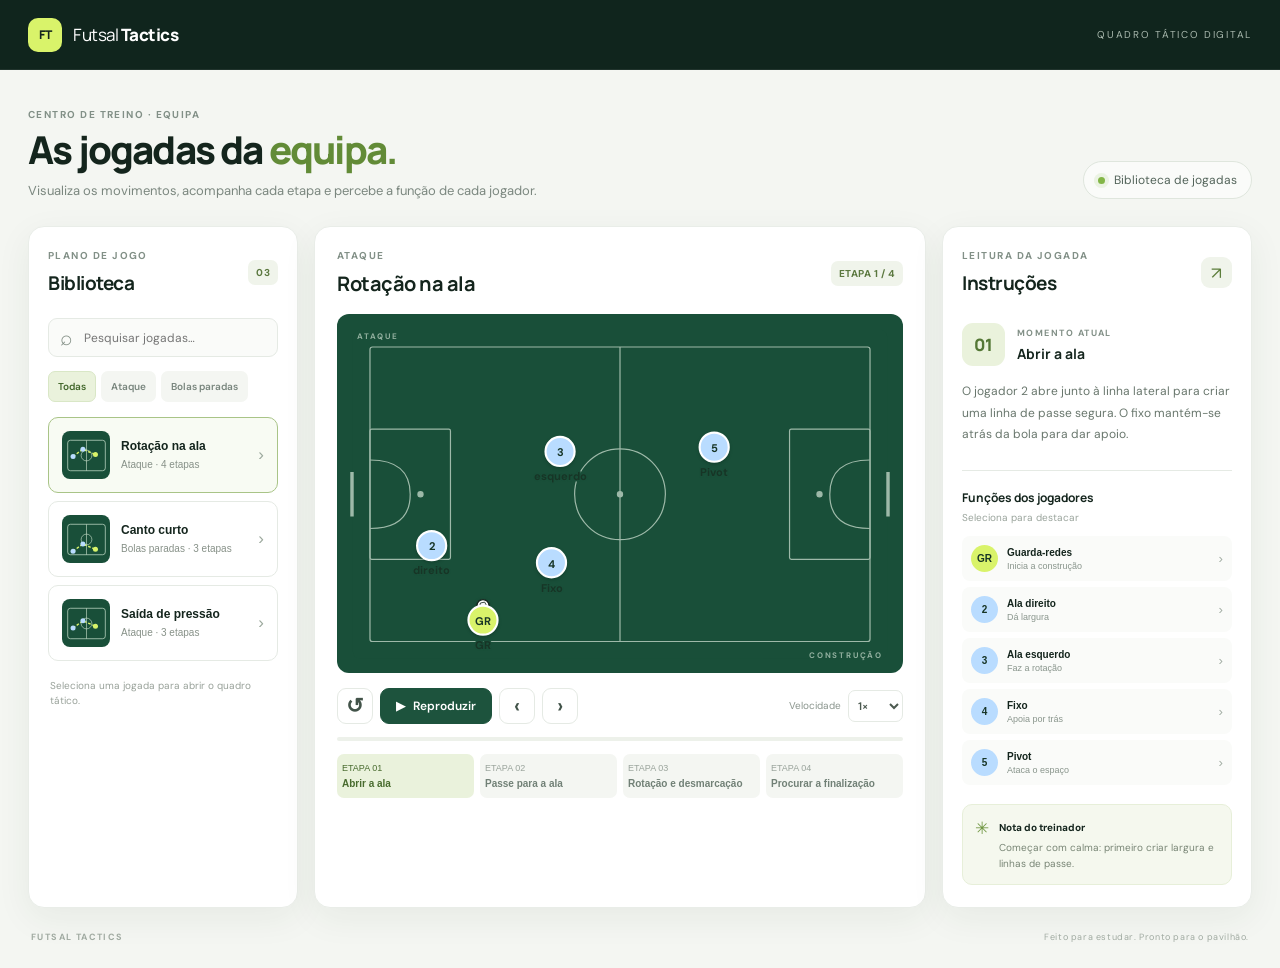
==== index.html @ c313a5df "Initial commit" ====
<!doctype html>
<html lang="pt-PT">
<head>
  <meta charset="utf-8">
  <meta name="viewport" content="width=device-width, initial-scale=1">
  <meta name="theme-color" content="#10251d">
  <meta name="description" content="Biblioteca visual de jogadas táticas de futsal.">
  <title>Futsal Tactics — Quadro tático</title>
  <link rel="stylesheet" href="css/style.css">
</head>
<body>
  <header class="topbar">
    <a class="brand" href="#inicio" aria-label="Futsal Tactics início"><span class="brand-mark">FT</span><span>Futsal <strong>Tactics</strong></span></a>
    <span class="topbar-note">QUADRO TÁTICO DIGITAL</span>
  </header>

  <main class="app-shell" id="inicio">
    <section class="intro">
      <div>
        <p class="eyebrow">CENTRO DE TREINO · EQUIPA</p>
        <h1>As jogadas da <span>equipa.</span></h1>
        <p class="intro-copy">Visualiza os movimentos, acompanha cada etapa e percebe a função de cada jogador.</p>
      </div>
      <div class="session-pill"><span class="live-dot"></span> Biblioteca de jogadas</div>
    </section>

    <section class="workspace" aria-label="Biblioteca e visualização tática">
      <aside class="library panel">
        <div class="panel-heading"><div><p class="eyebrow">PLANO DE JOGO</p><h2>Biblioteca</h2></div><span id="tactic-count" class="count-pill">03</span></div>
        <label class="search-box"><span aria-hidden="true">⌕</span><input id="search-tactics" type="search" placeholder="Pesquisar jogadas…" aria-label="Pesquisar jogadas"></label>
        <div class="category-row" id="category-filters" aria-label="Filtrar por categoria">
          <button class="category active" data-category="Todas">Todas</button>
          <button class="category" data-category="Ataque">Ataque</button>
          <button class="category" data-category="Bolas paradas">Bolas paradas</button>
        </div>
        <div class="tactic-list" id="tactic-list"></div>
        <p class="library-hint">Seleciona uma jogada para abrir o quadro tático.</p>
      </aside>

      <section class="viewer panel" aria-label="Visualizador da jogada">
        <div class="viewer-header">
          <div><p class="eyebrow" id="tactic-category">ATAQUE ORGANIZADO</p><h2 id="tactic-title">Rotação na ala</h2></div>
          <span class="step-pill" id="step-pill">ETAPA 1 / 4</span>
        </div>
        <div class="pitch-wrap">
          <div class="pitch-label pitch-label-top">ATAQUE</div>
          <svg id="pitch" class="pitch" viewBox="0 0 640 400" role="img" aria-label="Campo de futsal com posições e movimentos dos jogadores">
            <defs><marker id="arrow" markerWidth="7" markerHeight="7" refX="5" refY="3" orient="auto"><path d="M0,0 L6,3 L0,6 Z" fill="#d9f36a"/></marker></defs>
            <rect x="8" y="8" width="624" height="384" rx="8" class="pitch-surface"/>
            <g class="pitch-lines">
              <rect x="28" y="28" width="584" height="344" rx="3"/>
              <line x1="320" y1="28" x2="320" y2="372"/>
              <circle cx="320" cy="200" r="53"/><circle cx="320" cy="200" r="3" class="center-dot"/>
              <rect x="28" y="124" width="94" height="152" rx="2"/><rect x="518" y="124" width="94" height="152" rx="2"/>
              <path d="M28 160 Q75 160 75 200 Q75 240 28 240"/><path d="M612 160 Q565 160 565 200 Q565 240 612 240"/>
              <circle cx="87" cy="200" r="3" class="center-dot"/><circle cx="553" cy="200" r="3" class="center-dot"/>
              <rect x="5" y="174" width="4" height="52" class="goal"/><rect x="631" y="174" width="4" height="52" class="goal"/>
            </g>
            <g id="motion-layer"></g>
            <g id="ball-layer"></g>
            <g id="player-layer"></g>
          </svg>
          <div class="pitch-label pitch-label-bottom">CONSTRUÇÃO</div>
        </div>
        <div class="playback">
          <div class="playback-buttons">
            <button class="icon-button" id="restart-btn" title="Reiniciar" aria-label="Reiniciar">↺</button>
            <button class="primary-button" id="play-btn"><span id="play-icon">▶</span><span id="play-label">Reproduzir</span></button>
            <button class="icon-button" id="prev-btn" title="Etapa anterior" aria-label="Etapa anterior">‹</button>
            <button class="icon-button" id="next-btn" title="Próxima etapa" aria-label="Próxima etapa">›</button>
          </div>
          <label class="speed-control">Velocidade <select id="speed-select" aria-label="Velocidade da animação"><option value="1">1×</option><option value="0.7">0,7×</option><option value="1.5">1,5×</option></select></label>
        </div>
        <div class="progress-track" aria-label="Progresso da jogada"><div id="progress-bar"></div></div>
        <div class="step-navigation" id="step-navigation"></div>
      </section>

      <aside class="details panel">
        <div class="panel-heading"><div><p class="eyebrow">LEITURA DA JOGADA</p><h2>Instruções</h2></div><span class="instruction-icon">↗</span></div>
        <div class="step-summary"><span class="step-number" id="step-number">01</span><div><p class="eyebrow">MOMENTO ATUAL</p><h3 id="step-title">Abrir a ala</h3></div></div>
        <p id="step-description" class="step-description">O jogador 2 abre junto à linha lateral para criar uma linha de passe segura.</p>
        <div class="divider"></div>
        <div class="players-heading"><h3>Funções dos jogadores</h3><span class="muted">Seleciona para destacar</span></div>
        <div id="player-roles" class="player-roles"></div>
        <div class="coach-note"><span class="coach-note-icon">✳</span><div><strong>Nota do treinador</strong><p id="coach-note">Manter a largura e dar sempre duas linhas de passe ao portador da bola.</p></div></div>
      </aside>
    </section>
    <footer><span>FUTSAL TACTICS</span><span>Feito para estudar. Pronto para o pavilhão.</span></footer>
  </main>
  <script src="js/tactics.js"></script>
  <script src="js/animation.js"></script>
  <script src="js/app.js"></script>
</body>
</html>
---- css/style.css ----
@import url('https://fonts.googleapis.com/css2?family=DM+Sans:wght@400;500;600;700&family=Manrope:wght@400;500;600;700;800&display=swap');
:root{--bg:#f4f6f2;--surface:#fff;--ink:#14251d;--muted:#78857d;--line:#e5eae4;--green:#1d533d;--lime:#d9f36a;--pitch:#194f39;--pitch2:#205a41;--shadow:0 10px 35px #183b2410}
*{box-sizing:border-box}body{margin:0;background:var(--bg);color:var(--ink);font-family:'DM Sans',sans-serif;font-size:14px}.topbar{height:70px;background:#10251d;color:#fff;display:flex;align-items:center;justify-content:space-between;padding:0 max(28px,calc((100vw - 1480px)/2));border-bottom:1px solid #ffffff12}.brand{display:flex;align-items:center;gap:11px;color:#fff;text-decoration:none;font-family:Manrope,sans-serif;font-size:17px;letter-spacing:-.5px}.brand strong{font-weight:800}.brand-mark{display:grid;place-items:center;width:34px;height:34px;border-radius:10px;background:var(--lime);color:#14251d;font-size:12px;font-weight:800}.topbar-note{font-size:10px;letter-spacing:1.7px;color:#a8b8ad}.app-shell{max-width:1480px;margin:auto;padding:38px 28px 20px}.intro{display:flex;justify-content:space-between;align-items:flex-end;margin-bottom:27px;gap:20px}.eyebrow{margin:0 0 8px;font-size:10px;font-weight:700;letter-spacing:1.45px;color:#829087}.intro h1{font:800 clamp(28px,3vw,40px)/1.1 Manrope,sans-serif;letter-spacing:-1.8px;margin:0}.intro h1 span{color:#628b37}.intro-copy{margin:11px 0 0;color:#7b877f;font-size:13px}.session-pill{display:flex;align-items:center;gap:9px;padding:10px 14px;border:1px solid #dfe6dd;border-radius:30px;background:#ffffff8c;color:#53645a;font-size:12px;white-space:nowrap}.live-dot{width:7px;height:7px;border-radius:50%;background:#83b647;box-shadow:0 0 0 4px #83b64720}.workspace{display:grid;grid-template-columns:270px minmax(420px,1fr) 310px;gap:16px;align-items:stretch}.panel{background:var(--surface);border:1px solid #e9ede8;border-radius:16px;box-shadow:var(--shadow);min-width:0}.library,.details{padding:22px 19px}.panel-heading,.viewer-header{display:flex;justify-content:space-between;align-items:center;gap:12px}.panel h2{font:700 19px Manrope,sans-serif;letter-spacing:-.5px;margin:0}.count-pill,.step-pill{border-radius:7px;background:#f0f4eb;color:#5b783f;padding:6px 8px;font-size:10px;font-weight:700;letter-spacing:.5px}.search-box{display:flex;align-items:center;gap:9px;border:1px solid var(--line);background:#fafbf9;border-radius:9px;margin:22px 0 14px;padding:0 11px;height:39px;color:#849087}.search-box span{font-size:21px}.search-box input{width:100%;border:0;outline:0;background:transparent;font:12px 'DM Sans',sans-serif;color:var(--ink)}.category-row{display:flex;gap:5px;flex-wrap:wrap;margin-bottom:15px}.category{border:1px solid transparent;border-radius:7px;background:#f4f6f2;color:#78857d;font:600 10px 'DM Sans',sans-serif;padding:8px 9px;cursor:pointer}.category.active{background:#eaf2dc;color:#42672b;border-color:#d9e7c6}.tactic-list{display:grid;gap:8px}.tactic-card{width:100%;text-align:left;border:1px solid var(--line);border-radius:10px;background:#fff;padding:13px;cursor:pointer;transition:border-color .2s,background .2s;display:flex;gap:11px;align-items:center;color:inherit}.tactic-card:hover,.tactic-card.active{border-color:#a9c487;background:#f8fbf3}.tactic-thumb{width:48px;height:48px;flex:0 0 48px;border-radius:8px;background:#194f39;display:grid;place-items:center;overflow:hidden}.tactic-thumb svg{width:43px;height:39px}.tactic-card strong{display:block;font-size:12px;margin-bottom:5px}.tactic-card small{display:block;color:#879188;font-size:10px;line-height:1.4}.tactic-card .card-arrow{margin-left:auto;color:#9ca99d;font-size:17px}.library-hint{font-size:10px;color:#98a199;line-height:1.5;margin:17px 2px 0}.viewer{padding:22px 22px 18px;display:flex;flex-direction:column}.viewer-header{margin-bottom:17px}.viewer-header h2{font-size:20px}.pitch-wrap{position:relative;background:#194f39;border-radius:12px;overflow:hidden;padding:9px 9px 7px}.pitch{width:100%;height:auto;display:block;aspect-ratio:640/400}.pitch-surface{fill:var(--pitch)}.pitch-lines{stroke:#d7e7d9;stroke-width:1.4;fill:none;opacity:.7}.pitch-lines .center-dot{fill:#d7e7d9}.pitch-lines .goal{fill:#d7e7d9;stroke:none}.pitch-label{position:absolute;color:#d3e4d6;font-size:8px;letter-spacing:1.8px;font-weight:700;opacity:.65}.pitch-label-top{top:17px;left:20px}.pitch-label-bottom{bottom:13px;right:20px}.player-token{cursor:pointer;transition:opacity .2s}.player-token .player-circle{stroke:#fff;stroke-width:2.5;filter:drop-shadow(0 2px 2px #0b2d1e65)}.player-token text{font-family:'DM Sans',sans-serif;font-size:13px;font-weight:700;fill:#173526;text-anchor:middle;dominant-baseline:central;pointer-events:none}.player-token.selected .player-circle{stroke:var(--lime);stroke-width:4}.player-token.dimmed{opacity:.25}.player-label{font:600 9px 'DM Sans',sans-serif;fill:#fff;text-anchor:middle;paint-order:stroke;stroke:#194f39;stroke-width:3px;stroke-linejoin:round}.ball{fill:#fff;stroke:#15251d;stroke-width:1.5;filter:drop-shadow(0 1px 2px #10251d90)}.ball-mark{stroke:#1c2a22;stroke-width:1;fill:none}.motion-path{fill:none;stroke:var(--lime);stroke-width:2.5;stroke-linecap:round;stroke-dasharray:6 6;marker-end:url(#arrow);opacity:.95}.pass-path{fill:none;stroke:#fff;stroke-width:2;stroke-dasharray:4 5;opacity:.8;marker-end:url(#arrow)}.playback{display:flex;justify-content:space-between;align-items:center;gap:12px;margin:15px 0 13px}.playback-buttons{display:flex;align-items:center;gap:7px}.icon-button,.primary-button{height:36px;border-radius:9px;cursor:pointer;font:600 12px 'DM Sans',sans-serif;display:inline-flex;align-items:center;justify-content:center;gap:8px}.icon-button{width:36px;border:1px solid var(--line);background:#fff;color:#425349;font-size:21px}.primary-button{border:1px solid var(--green);background:var(--green);color:#fff;padding:0 15px}.primary-button:hover{background:#286649}.icon-button:hover{background:#f2f6ef}.speed-control{display:flex;align-items:center;gap:7px;color:#8a958d;font-size:10px}.speed-control select{border:1px solid var(--line);border-radius:7px;background:#fff;color:#4c5a50;padding:7px 5px;font:600 11px 'DM Sans',sans-serif}.progress-track{height:4px;background:#edf1ea;border-radius:5px;overflow:hidden}.progress-track div{height:100%;width:0;background:#88ad4c;border-radius:5px;transition:width .25s}.step-navigation{display:grid;grid-template-columns:repeat(4,1fr);gap:6px;margin-top:13px}.step-tab{border:0;border-radius:7px;background:#f4f6f2;padding:9px 5px;text-align:left;cursor:pointer;min-width:0}.step-tab span{display:block;font-size:9px;color:#9aa49c;margin-bottom:5px}.step-tab strong{display:block;white-space:nowrap;overflow:hidden;text-overflow:ellipsis;font-size:10px;color:#718076}.step-tab.active{background:#eaf2dc}.step-tab.active span,.step-tab.active strong{color:#486b2e}.instruction-icon{width:31px;height:31px;border-radius:9px;display:grid;place-items:center;background:#f0f4eb;color:#5d7e3c;font-size:17px}.step-summary{display:flex;align-items:center;gap:12px;margin:27px 0 15px}.step-number{display:grid;place-items:center;width:43px;height:43px;background:#eaf2dc;border-radius:11px;color:#547735;font:800 17px Manrope,sans-serif}.step-summary h3{font:700 14px Manrope,sans-serif;margin:0}.step-summary .eyebrow{font-size:9px;margin-bottom:5px}.step-description{font-size:12px;line-height:1.8;color:#69776d;margin:0;min-height:66px}.divider{height:1px;background:var(--line);margin:23px 0 18px}.players-heading{display:flex;flex-direction:column;gap:5px;margin-bottom:12px}.players-heading h3{font:700 12px Manrope,sans-serif;margin:0}.muted{font-size:10px;color:#9aa49c}.player-roles{display:grid;gap:6px}.role-row{display:flex;align-items:center;gap:9px;border:1px solid transparent;background:#fafbf9;border-radius:8px;padding:8px;text-align:left;cursor:pointer;color:inherit}.role-row:hover,.role-row.selected{border-color:#c9d9b6;background:#f4f8ec}.role-badge{width:27px;height:27px;display:grid;place-items:center;border-radius:50%;font-size:10px;font-weight:800;color:#173526;flex:0 0 27px}.role-row strong{display:block;font-size:10px;margin-bottom:3px}.role-row small{display:block;color:#89958c;font-size:9px}.role-row .role-arrow{margin-left:auto;color:#a2ada3}.coach-note{display:flex;gap:10px;background:#f5f8ee;border:1px solid #e7efd9;border-radius:10px;padding:12px;margin-top:19px}.coach-note-icon{color:#709642;font-size:17px}.coach-note strong{font-size:10px}.coach-note p{font-size:10px;line-height:1.6;color:#788575;margin:5px 0 0}footer{display:flex;justify-content:space-between;color:#a0aaa1;font-size:9px;letter-spacing:.6px;padding:23px 3px 5px}footer span:first-child{font-weight:700;letter-spacing:1.4px}
@media(max-width:1150px){.workspace{grid-template-columns:240px minmax(0,1fr)}.details{grid-column:1/-1;display:grid;grid-template-columns:1fr 1.1fr;column-gap:25px}.details>.panel-heading{grid-column:1/-1}.step-summary{margin-top:20px}.step-description{min-height:0}.divider{display:none}.players-heading{margin-top:20px}.player-roles{grid-template-columns:repeat(2,minmax(0,1fr))}.coach-note{align-self:start}}
@media(max-width:760px){.topbar{height:60px;padding:0 17px}.topbar-note{font-size:8px;letter-spacing:1px}.app-shell{padding:26px 13px 15px}.intro{align-items:flex-start;flex-direction:column;margin-bottom:19px;gap:15px}.intro h1{font-size:31px}.intro-copy{max-width:430px;line-height:1.6}.workspace{grid-template-columns:minmax(0,1fr);gap:12px}.library{padding:17px}.tactic-list{grid-template-columns:repeat(2,minmax(0,1fr))}.tactic-card{padding:9px;gap:8px;align-items:flex-start}.tactic-thumb{width:38px;height:38px;flex-basis:38px}.tactic-card strong{font-size:11px;line-height:1.4}.tactic-card small{font-size:9px}.tactic-card .card-arrow{display:none}.library-hint{margin-top:12px}.viewer{padding:16px 12px 14px}.viewer-header h2{font-size:18px}.pitch-wrap{padding:5px}.playback{align-items:flex-start;flex-direction:column}.playback-buttons{width:100%}.primary-button{flex:1}.speed-control{align-self:flex-end}.step-navigation{gap:4px}.step-tab{padding:8px 5px}.step-tab strong{font-size:9px}.details{display:block;padding:18px}.details>.panel-heading{display:flex}.step-summary{margin-top:22px}.divider{display:block}.players-heading{margin-top:0}.player-roles{grid-template-columns:repeat(2,minmax(0,1fr))}.coach-note{margin-top:15px}footer{gap:15px;line-height:1.5}footer span:last-child{text-align:right}}
@media(max-width:390px){.tactic-list{grid-template-columns:1fr}.tactic-card{align-items:center}.tactic-card .card-arrow{display:block}.step-pill{font-size:8px}.step-tab strong{font-size:8px}}
@media(prefers-reduced-motion:reduce){*,*::before,*::after{animation-duration:.01ms!important;transition-duration:.01ms!important;scroll-behavior:auto!important}}
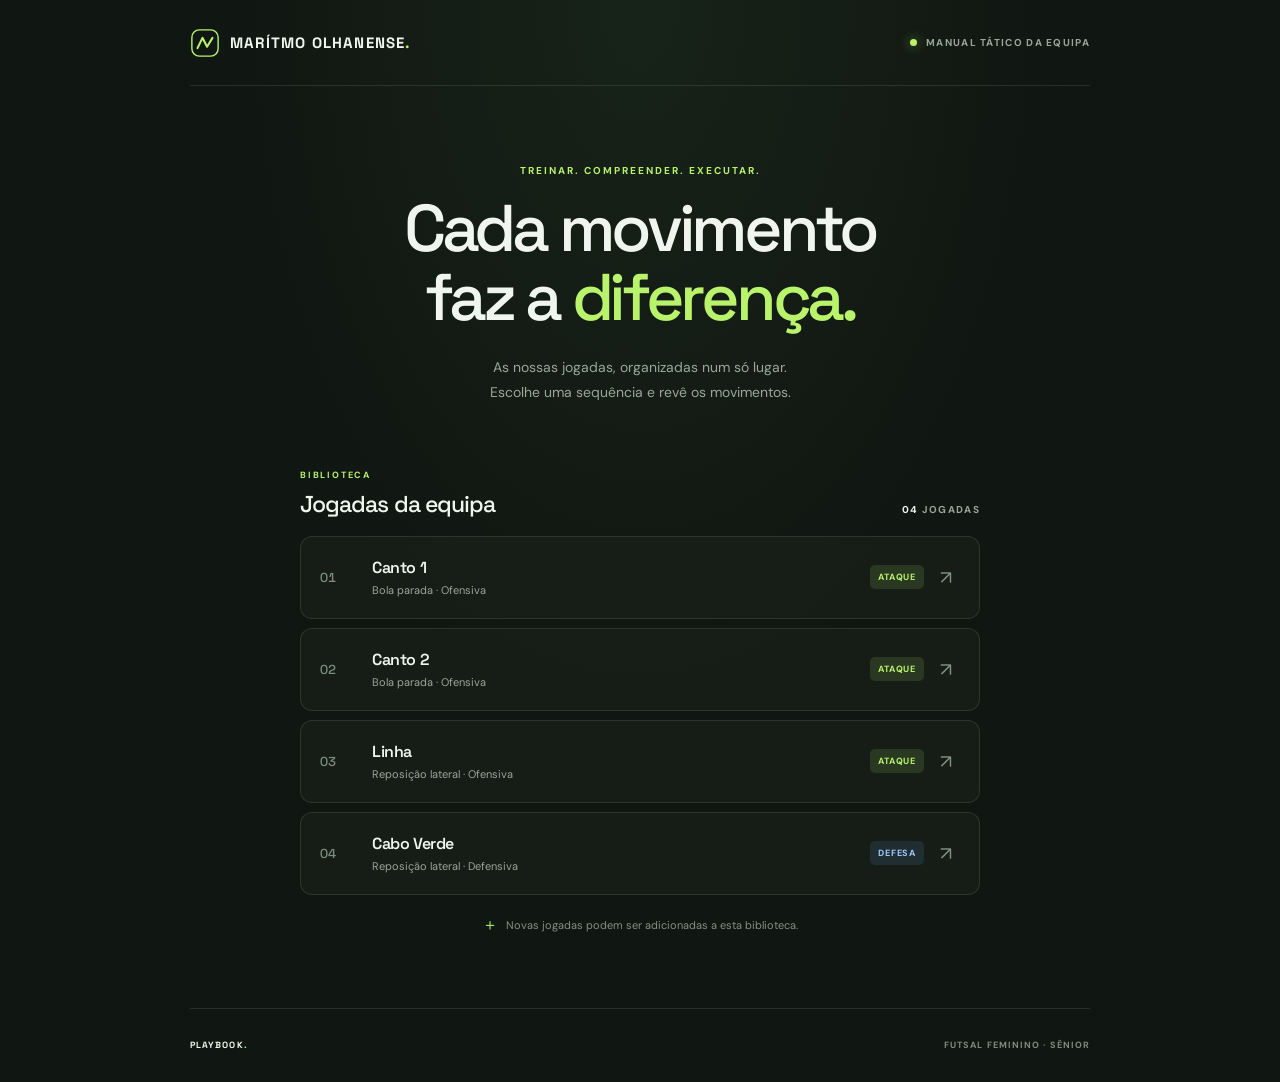
==== commit 4340c49d: "Redesign futsal playbook landing page Replace the interactive tactics board on the homepage with a d" ====
--- a/index.html
+++ b/index.html
@@ -1,94 +1,98 @@
-<!doctype html>
+<!DOCTYPE html>
 <html lang="pt-PT">
 <head>
-  <meta charset="utf-8">
-  <meta name="viewport" content="width=device-width, initial-scale=1">
-  <meta name="theme-color" content="#10251d">
-  <meta name="description" content="Biblioteca visual de jogadas táticas de futsal.">
-  <title>Futsal Tactics — Quadro tático</title>
+  <meta charset="UTF-8">
+  <meta name="viewport" content="width=device-width, initial-scale=1.0">
+  <meta name="theme-color" content="#101612">
+  <meta name="description" content="Manual tático da equipa — consulta e estuda as jogadas de futsal.">
+  <title>Marítmo Olhanense — Futsal</title>
+  <link rel="preconnect" href="https://fonts.googleapis.com">
+  <link rel="preconnect" href="https://fonts.gstatic.com" crossorigin>
+  <link href="https://fonts.googleapis.com/css2?family=DM+Sans:wght@400;500;600;700&family=Space+Grotesk:wght@400;500;600;700&display=swap" rel="stylesheet">
   <link rel="stylesheet" href="css/style.css">
+  <script src="js/main.js" defer></script>
 </head>
 <body>
-  <header class="topbar">
-    <a class="brand" href="#inicio" aria-label="Futsal Tactics início"><span class="brand-mark">FT</span><span>Futsal <strong>Tactics</strong></span></a>
-    <span class="topbar-note">QUADRO TÁTICO DIGITAL</span>
-  </header>
+  <div class="page-shell">
+    <header class="topbar">
+      <a class="brand" href="index.html" aria-label="Playbook, página inicial">
+        <span class="brand-mark" aria-hidden="true">
+          <svg viewBox="0 0 32 32" fill="none">
+            <rect x="2" y="2" width="28" height="28" rx="8" stroke="currentColor" stroke-width="1.5"/>
+            <path d="M8 21.5L13.3 10.5L18.2 20L24 10.5" stroke="currentColor" stroke-width="2.2" stroke-linecap="round" stroke-linejoin="round"/>
+          </svg>
+        </span>
+        <span>MARÍTMO OLHANENSE<span class="brand-dot">.</span></span>
+      </a>
+      <span class="topbar-label"><span class="status-dot"></span> MANUAL TÁTICO DA EQUIPA</span>
+    </header>
 
-  <main class="app-shell" id="inicio">
-    <section class="intro">
-      <div>
-        <p class="eyebrow">CENTRO DE TREINO · EQUIPA</p>
-        <h1>As jogadas da <span>equipa.</span></h1>
-        <p class="intro-copy">Visualiza os movimentos, acompanha cada etapa e percebe a função de cada jogador.</p>
-      </div>
-      <div class="session-pill"><span class="live-dot"></span> Biblioteca de jogadas</div>
-    </section>
-
-    <section class="workspace" aria-label="Biblioteca e visualização tática">
-      <aside class="library panel">
-        <div class="panel-heading"><div><p class="eyebrow">PLANO DE JOGO</p><h2>Biblioteca</h2></div><span id="tactic-count" class="count-pill">03</span></div>
-        <label class="search-box"><span aria-hidden="true">⌕</span><input id="search-tactics" type="search" placeholder="Pesquisar jogadas…" aria-label="Pesquisar jogadas"></label>
-        <div class="category-row" id="category-filters" aria-label="Filtrar por categoria">
-          <button class="category active" data-category="Todas">Todas</button>
-          <button class="category" data-category="Ataque">Ataque</button>
-          <button class="category" data-category="Bolas paradas">Bolas paradas</button>
-        </div>
-        <div class="tactic-list" id="tactic-list"></div>
-        <p class="library-hint">Seleciona uma jogada para abrir o quadro tático.</p>
-      </aside>
-
-      <section class="viewer panel" aria-label="Visualizador da jogada">
-        <div class="viewer-header">
-          <div><p class="eyebrow" id="tactic-category">ATAQUE ORGANIZADO</p><h2 id="tactic-title">Rotação na ala</h2></div>
-          <span class="step-pill" id="step-pill">ETAPA 1 / 4</span>
-        </div>
-        <div class="pitch-wrap">
-          <div class="pitch-label pitch-label-top">ATAQUE</div>
-          <svg id="pitch" class="pitch" viewBox="0 0 640 400" role="img" aria-label="Campo de futsal com posições e movimentos dos jogadores">
-            <defs><marker id="arrow" markerWidth="7" markerHeight="7" refX="5" refY="3" orient="auto"><path d="M0,0 L6,3 L0,6 Z" fill="#d9f36a"/></marker></defs>
-            <rect x="8" y="8" width="624" height="384" rx="8" class="pitch-surface"/>
-            <g class="pitch-lines">
-              <rect x="28" y="28" width="584" height="344" rx="3"/>
-              <line x1="320" y1="28" x2="320" y2="372"/>
-              <circle cx="320" cy="200" r="53"/><circle cx="320" cy="200" r="3" class="center-dot"/>
-              <rect x="28" y="124" width="94" height="152" rx="2"/><rect x="518" y="124" width="94" height="152" rx="2"/>
-              <path d="M28 160 Q75 160 75 200 Q75 240 28 240"/><path d="M612 160 Q565 160 565 200 Q565 240 612 240"/>
-              <circle cx="87" cy="200" r="3" class="center-dot"/><circle cx="553" cy="200" r="3" class="center-dot"/>
-              <rect x="5" y="174" width="4" height="52" class="goal"/><rect x="631" y="174" width="4" height="52" class="goal"/>
-            </g>
-            <g id="motion-layer"></g>
-            <g id="ball-layer"></g>
-            <g id="player-layer"></g>
-          </svg>
-          <div class="pitch-label pitch-label-bottom">CONSTRUÇÃO</div>
-        </div>
-        <div class="playback">
-          <div class="playback-buttons">
-            <button class="icon-button" id="restart-btn" title="Reiniciar" aria-label="Reiniciar">↺</button>
-            <button class="primary-button" id="play-btn"><span id="play-icon">▶</span><span id="play-label">Reproduzir</span></button>
-            <button class="icon-button" id="prev-btn" title="Etapa anterior" aria-label="Etapa anterior">‹</button>
-            <button class="icon-button" id="next-btn" title="Próxima etapa" aria-label="Próxima etapa">›</button>
-          </div>
-          <label class="speed-control">Velocidade <select id="speed-select" aria-label="Velocidade da animação"><option value="1">1×</option><option value="0.7">0,7×</option><option value="1.5">1,5×</option></select></label>
-        </div>
-        <div class="progress-track" aria-label="Progresso da jogada"><div id="progress-bar"></div></div>
-        <div class="step-navigation" id="step-navigation"></div>
+    <main>
+      <section class="intro" aria-labelledby="page-title">
+        <p class="eyebrow">TREINAR. COMPREENDER. EXECUTAR.</p>
+        <h1 id="page-title">Cada movimento<br>faz a <span class="accent">diferença.</span></h1>
+        <p class="intro-copy">As nossas jogadas, organizadas num só lugar.<br>Escolhe uma sequência e revê os movimentos.</p>
       </section>
 
-      <aside class="details panel">
-        <div class="panel-heading"><div><p class="eyebrow">LEITURA DA JOGADA</p><h2>Instruções</h2></div><span class="instruction-icon">↗</span></div>
-        <div class="step-summary"><span class="step-number" id="step-number">01</span><div><p class="eyebrow">MOMENTO ATUAL</p><h3 id="step-title">Abrir a ala</h3></div></div>
-        <p id="step-description" class="step-description">O jogador 2 abre junto à linha lateral para criar uma linha de passe segura.</p>
-        <div class="divider"></div>
-        <div class="players-heading"><h3>Funções dos jogadores</h3><span class="muted">Seleciona para destacar</span></div>
-        <div id="player-roles" class="player-roles"></div>
-        <div class="coach-note"><span class="coach-note-icon">✳</span><div><strong>Nota do treinador</strong><p id="coach-note">Manter a largura e dar sempre duas linhas de passe ao portador da bola.</p></div></div>
-      </aside>
-    </section>
-    <footer><span>FUTSAL TACTICS</span><span>Feito para estudar. Pronto para o pavilhão.</span></footer>
-  </main>
-  <script src="js/tactics.js"></script>
-  <script src="js/animation.js"></script>
-  <script src="js/app.js"></script>
+      <section class="plays-section" aria-labelledby="plays-title">
+        <div class="section-heading">
+          <div>
+            <p class="eyebrow">BIBLIOTECA</p>
+            <h2 id="plays-title">Jogadas da equipa</h2>
+          </div>
+          <span class="play-count"><span id="play-count">04</span> JOGADAS</span>
+        </div>
+
+        <div class="play-list">
+          <a class="play-card" href="jogadas/canto-1.html">
+            <span class="play-number">01</span>
+            <span class="play-info">
+              <span class="play-name">Canto 1</span>
+              <span class="play-description">Bola parada · Ofensiva</span>
+            </span>
+            <span class="play-tag attack">ATAQUE</span>
+            <span class="play-arrow" aria-hidden="true">↗</span>
+          </a>
+
+          <a class="play-card" href="jogadas/canto-2.html">
+            <span class="play-number">02</span>
+            <span class="play-info">
+              <span class="play-name">Canto 2</span>
+              <span class="play-description">Bola parada · Ofensiva</span>
+            </span>
+            <span class="play-tag attack">ATAQUE</span>
+            <span class="play-arrow" aria-hidden="true">↗</span>
+          </a>
+
+          <a class="play-card" href="jogadas/linha.html">
+            <span class="play-number">03</span>
+            <span class="play-info">
+              <span class="play-name">Linha</span>
+              <span class="play-description">Reposição lateral · Ofensiva</span>
+            </span>
+            <span class="play-tag attack">ATAQUE</span>
+            <span class="play-arrow" aria-hidden="true">↗</span>
+          </a>
+
+          <a class="play-card" href="jogadas/cabo-verde.html">
+            <span class="play-number">04</span>
+            <span class="play-info">
+              <span class="play-name">Cabo Verde</span>
+              <span class="play-description">Reposição lateral · Defensiva</span>
+            </span>
+            <span class="play-tag defense">DEFESA</span>
+            <span class="play-arrow" aria-hidden="true">↗</span>
+          </a>
+        </div>
+
+        <p class="future-note"><span aria-hidden="true">＋</span> Novas jogadas podem ser adicionadas a esta biblioteca.</p>
+      </section>
+    </main>
+
+    <footer class="footer">
+      <span>PLAYBOOK<span class="brand-dot">.</span></span>
+      <span>FUTSAL FEMININO · SÊNIOR</span>
+    </footer>
+  </div>
 </body>
 </html>
--- a/css/style.css
+++ b/css/style.css
@@ -1,7 +1,249 @@
-@import url('https://fonts.googleapis.com/css2?family=DM+Sans:wght@400;500;600;700&family=Manrope:wght@400;500;600;700;800&display=swap');
-:root{--bg:#f4f6f2;--surface:#fff;--ink:#14251d;--muted:#78857d;--line:#e5eae4;--green:#1d533d;--lime:#d9f36a;--pitch:#194f39;--pitch2:#205a41;--shadow:0 10px 35px #183b2410}
-*{box-sizing:border-box}body{margin:0;background:var(--bg);color:var(--ink);font-family:'DM Sans',sans-serif;font-size:14px}.topbar{height:70px;background:#10251d;color:#fff;display:flex;align-items:center;justify-content:space-between;padding:0 max(28px,calc((100vw - 1480px)/2));border-bottom:1px solid #ffffff12}.brand{display:flex;align-items:center;gap:11px;color:#fff;text-decoration:none;font-family:Manrope,sans-serif;font-size:17px;letter-spacing:-.5px}.brand strong{font-weight:800}.brand-mark{display:grid;place-items:center;width:34px;height:34px;border-radius:10px;background:var(--lime);color:#14251d;font-size:12px;font-weight:800}.topbar-note{font-size:10px;letter-spacing:1.7px;color:#a8b8ad}.app-shell{max-width:1480px;margin:auto;padding:38px 28px 20px}.intro{display:flex;justify-content:space-between;align-items:flex-end;margin-bottom:27px;gap:20px}.eyebrow{margin:0 0 8px;font-size:10px;font-weight:700;letter-spacing:1.45px;color:#829087}.intro h1{font:800 clamp(28px,3vw,40px)/1.1 Manrope,sans-serif;letter-spacing:-1.8px;margin:0}.intro h1 span{color:#628b37}.intro-copy{margin:11px 0 0;color:#7b877f;font-size:13px}.session-pill{display:flex;align-items:center;gap:9px;padding:10px 14px;border:1px solid #dfe6dd;border-radius:30px;background:#ffffff8c;color:#53645a;font-size:12px;white-space:nowrap}.live-dot{width:7px;height:7px;border-radius:50%;background:#83b647;box-shadow:0 0 0 4px #83b64720}.workspace{display:grid;grid-template-columns:270px minmax(420px,1fr) 310px;gap:16px;align-items:stretch}.panel{background:var(--surface);border:1px solid #e9ede8;border-radius:16px;box-shadow:var(--shadow);min-width:0}.library,.details{padding:22px 19px}.panel-heading,.viewer-header{display:flex;justify-content:space-between;align-items:center;gap:12px}.panel h2{font:700 19px Manrope,sans-serif;letter-spacing:-.5px;margin:0}.count-pill,.step-pill{border-radius:7px;background:#f0f4eb;color:#5b783f;padding:6px 8px;font-size:10px;font-weight:700;letter-spacing:.5px}.search-box{display:flex;align-items:center;gap:9px;border:1px solid var(--line);background:#fafbf9;border-radius:9px;margin:22px 0 14px;padding:0 11px;height:39px;color:#849087}.search-box span{font-size:21px}.search-box input{width:100%;border:0;outline:0;background:transparent;font:12px 'DM Sans',sans-serif;color:var(--ink)}.category-row{display:flex;gap:5px;flex-wrap:wrap;margin-bottom:15px}.category{border:1px solid transparent;border-radius:7px;background:#f4f6f2;color:#78857d;font:600 10px 'DM Sans',sans-serif;padding:8px 9px;cursor:pointer}.category.active{background:#eaf2dc;color:#42672b;border-color:#d9e7c6}.tactic-list{display:grid;gap:8px}.tactic-card{width:100%;text-align:left;border:1px solid var(--line);border-radius:10px;background:#fff;padding:13px;cursor:pointer;transition:border-color .2s,background .2s;display:flex;gap:11px;align-items:center;color:inherit}.tactic-card:hover,.tactic-card.active{border-color:#a9c487;background:#f8fbf3}.tactic-thumb{width:48px;height:48px;flex:0 0 48px;border-radius:8px;background:#194f39;display:grid;place-items:center;overflow:hidden}.tactic-thumb svg{width:43px;height:39px}.tactic-card strong{display:block;font-size:12px;margin-bottom:5px}.tactic-card small{display:block;color:#879188;font-size:10px;line-height:1.4}.tactic-card .card-arrow{margin-left:auto;color:#9ca99d;font-size:17px}.library-hint{font-size:10px;color:#98a199;line-height:1.5;margin:17px 2px 0}.viewer{padding:22px 22px 18px;display:flex;flex-direction:column}.viewer-header{margin-bottom:17px}.viewer-header h2{font-size:20px}.pitch-wrap{position:relative;background:#194f39;border-radius:12px;overflow:hidden;padding:9px 9px 7px}.pitch{width:100%;height:auto;display:block;aspect-ratio:640/400}.pitch-surface{fill:var(--pitch)}.pitch-lines{stroke:#d7e7d9;stroke-width:1.4;fill:none;opacity:.7}.pitch-lines .center-dot{fill:#d7e7d9}.pitch-lines .goal{fill:#d7e7d9;stroke:none}.pitch-label{position:absolute;color:#d3e4d6;font-size:8px;letter-spacing:1.8px;font-weight:700;opacity:.65}.pitch-label-top{top:17px;left:20px}.pitch-label-bottom{bottom:13px;right:20px}.player-token{cursor:pointer;transition:opacity .2s}.player-token .player-circle{stroke:#fff;stroke-width:2.5;filter:drop-shadow(0 2px 2px #0b2d1e65)}.player-token text{font-family:'DM Sans',sans-serif;font-size:13px;font-weight:700;fill:#173526;text-anchor:middle;dominant-baseline:central;pointer-events:none}.player-token.selected .player-circle{stroke:var(--lime);stroke-width:4}.player-token.dimmed{opacity:.25}.player-label{font:600 9px 'DM Sans',sans-serif;fill:#fff;text-anchor:middle;paint-order:stroke;stroke:#194f39;stroke-width:3px;stroke-linejoin:round}.ball{fill:#fff;stroke:#15251d;stroke-width:1.5;filter:drop-shadow(0 1px 2px #10251d90)}.ball-mark{stroke:#1c2a22;stroke-width:1;fill:none}.motion-path{fill:none;stroke:var(--lime);stroke-width:2.5;stroke-linecap:round;stroke-dasharray:6 6;marker-end:url(#arrow);opacity:.95}.pass-path{fill:none;stroke:#fff;stroke-width:2;stroke-dasharray:4 5;opacity:.8;marker-end:url(#arrow)}.playback{display:flex;justify-content:space-between;align-items:center;gap:12px;margin:15px 0 13px}.playback-buttons{display:flex;align-items:center;gap:7px}.icon-button,.primary-button{height:36px;border-radius:9px;cursor:pointer;font:600 12px 'DM Sans',sans-serif;display:inline-flex;align-items:center;justify-content:center;gap:8px}.icon-button{width:36px;border:1px solid var(--line);background:#fff;color:#425349;font-size:21px}.primary-button{border:1px solid var(--green);background:var(--green);color:#fff;padding:0 15px}.primary-button:hover{background:#286649}.icon-button:hover{background:#f2f6ef}.speed-control{display:flex;align-items:center;gap:7px;color:#8a958d;font-size:10px}.speed-control select{border:1px solid var(--line);border-radius:7px;background:#fff;color:#4c5a50;padding:7px 5px;font:600 11px 'DM Sans',sans-serif}.progress-track{height:4px;background:#edf1ea;border-radius:5px;overflow:hidden}.progress-track div{height:100%;width:0;background:#88ad4c;border-radius:5px;transition:width .25s}.step-navigation{display:grid;grid-template-columns:repeat(4,1fr);gap:6px;margin-top:13px}.step-tab{border:0;border-radius:7px;background:#f4f6f2;padding:9px 5px;text-align:left;cursor:pointer;min-width:0}.step-tab span{display:block;font-size:9px;color:#9aa49c;margin-bottom:5px}.step-tab strong{display:block;white-space:nowrap;overflow:hidden;text-overflow:ellipsis;font-size:10px;color:#718076}.step-tab.active{background:#eaf2dc}.step-tab.active span,.step-tab.active strong{color:#486b2e}.instruction-icon{width:31px;height:31px;border-radius:9px;display:grid;place-items:center;background:#f0f4eb;color:#5d7e3c;font-size:17px}.step-summary{display:flex;align-items:center;gap:12px;margin:27px 0 15px}.step-number{display:grid;place-items:center;width:43px;height:43px;background:#eaf2dc;border-radius:11px;color:#547735;font:800 17px Manrope,sans-serif}.step-summary h3{font:700 14px Manrope,sans-serif;margin:0}.step-summary .eyebrow{font-size:9px;margin-bottom:5px}.step-description{font-size:12px;line-height:1.8;color:#69776d;margin:0;min-height:66px}.divider{height:1px;background:var(--line);margin:23px 0 18px}.players-heading{display:flex;flex-direction:column;gap:5px;margin-bottom:12px}.players-heading h3{font:700 12px Manrope,sans-serif;margin:0}.muted{font-size:10px;color:#9aa49c}.player-roles{display:grid;gap:6px}.role-row{display:flex;align-items:center;gap:9px;border:1px solid transparent;background:#fafbf9;border-radius:8px;padding:8px;text-align:left;cursor:pointer;color:inherit}.role-row:hover,.role-row.selected{border-color:#c9d9b6;background:#f4f8ec}.role-badge{width:27px;height:27px;display:grid;place-items:center;border-radius:50%;font-size:10px;font-weight:800;color:#173526;flex:0 0 27px}.role-row strong{display:block;font-size:10px;margin-bottom:3px}.role-row small{display:block;color:#89958c;font-size:9px}.role-row .role-arrow{margin-left:auto;color:#a2ada3}.coach-note{display:flex;gap:10px;background:#f5f8ee;border:1px solid #e7efd9;border-radius:10px;padding:12px;margin-top:19px}.coach-note-icon{color:#709642;font-size:17px}.coach-note strong{font-size:10px}.coach-note p{font-size:10px;line-height:1.6;color:#788575;margin:5px 0 0}footer{display:flex;justify-content:space-between;color:#a0aaa1;font-size:9px;letter-spacing:.6px;padding:23px 3px 5px}footer span:first-child{font-weight:700;letter-spacing:1.4px}
-@media(max-width:1150px){.workspace{grid-template-columns:240px minmax(0,1fr)}.details{grid-column:1/-1;display:grid;grid-template-columns:1fr 1.1fr;column-gap:25px}.details>.panel-heading{grid-column:1/-1}.step-summary{margin-top:20px}.step-description{min-height:0}.divider{display:none}.players-heading{margin-top:20px}.player-roles{grid-template-columns:repeat(2,minmax(0,1fr))}.coach-note{align-self:start}}
-@media(max-width:760px){.topbar{height:60px;padding:0 17px}.topbar-note{font-size:8px;letter-spacing:1px}.app-shell{padding:26px 13px 15px}.intro{align-items:flex-start;flex-direction:column;margin-bottom:19px;gap:15px}.intro h1{font-size:31px}.intro-copy{max-width:430px;line-height:1.6}.workspace{grid-template-columns:minmax(0,1fr);gap:12px}.library{padding:17px}.tactic-list{grid-template-columns:repeat(2,minmax(0,1fr))}.tactic-card{padding:9px;gap:8px;align-items:flex-start}.tactic-thumb{width:38px;height:38px;flex-basis:38px}.tactic-card strong{font-size:11px;line-height:1.4}.tactic-card small{font-size:9px}.tactic-card .card-arrow{display:none}.library-hint{margin-top:12px}.viewer{padding:16px 12px 14px}.viewer-header h2{font-size:18px}.pitch-wrap{padding:5px}.playback{align-items:flex-start;flex-direction:column}.playback-buttons{width:100%}.primary-button{flex:1}.speed-control{align-self:flex-end}.step-navigation{gap:4px}.step-tab{padding:8px 5px}.step-tab strong{font-size:9px}.details{display:block;padding:18px}.details>.panel-heading{display:flex}.step-summary{margin-top:22px}.divider{display:block}.players-heading{margin-top:0}.player-roles{grid-template-columns:repeat(2,minmax(0,1fr))}.coach-note{margin-top:15px}footer{gap:15px;line-height:1.5}footer span:last-child{text-align:right}}
-@media(max-width:390px){.tactic-list{grid-template-columns:1fr}.tactic-card{align-items:center}.tactic-card .card-arrow{display:block}.step-pill{font-size:8px}.step-tab strong{font-size:8px}}
-@media(prefers-reduced-motion:reduce){*,*::before,*::after{animation-duration:.01ms!important;transition-duration:.01ms!important;scroll-behavior:auto!important}}
+/* PLAYBOOK — estilos da página inicial */
+:root {
+  color-scheme: dark;
+  --bg: #101612;
+  --surface: #171f19;
+  --surface-hover: #1d2920;
+  --line: rgba(227, 239, 226, 0.11);
+  --text: #f1f5ef;
+  --muted: #9aa69b;
+  --accent: #b9f36b;
+  --accent-soft: rgba(185, 243, 107, 0.12);
+  --font-body: "DM Sans", sans-serif;
+  --font-display: "Space Grotesk", sans-serif;
+}
+
+* { box-sizing: border-box; }
+
+html { min-width: 320px; scroll-behavior: smooth; }
+
+body {
+  margin: 0;
+  min-height: 100vh;
+  background:
+    radial-gradient(ellipse at 50% 0%, rgba(61, 102, 57, 0.16), transparent 48%),
+    var(--bg);
+  color: var(--text);
+  font-family: var(--font-body);
+  -webkit-font-smoothing: antialiased;
+}
+
+a { color: inherit; text-decoration: none; }
+
+.page-shell {
+  width: min(100% - 48px, 900px);
+  min-height: 100vh;
+  margin: 0 auto;
+  display: flex;
+  flex-direction: column;
+}
+
+.topbar {
+  min-height: 86px;
+  display: flex;
+  align-items: center;
+  justify-content: space-between;
+  gap: 20px;
+  border-bottom: 1px solid var(--line);
+}
+
+.brand {
+  display: inline-flex;
+  align-items: center;
+  gap: 10px;
+  font: 700 15px var(--font-display);
+  letter-spacing: 0.08em;
+}
+
+.brand-mark { width: 30px; height: 30px; color: var(--accent); }
+.brand-mark svg { display: block; width: 100%; height: 100%; }
+.brand-dot { color: var(--accent); }
+
+.topbar-label {
+  display: inline-flex;
+  align-items: center;
+  gap: 9px;
+  color: var(--muted);
+  font-size: 10px;
+  font-weight: 700;
+  letter-spacing: 0.13em;
+}
+
+.status-dot {
+  width: 7px;
+  height: 7px;
+  border-radius: 50%;
+  background: var(--accent);
+  box-shadow: 0 0 12px rgba(185, 243, 107, 0.55);
+}
+
+main { flex: 1; }
+
+.intro {
+  padding: 78px 0 64px;
+  text-align: center;
+}
+
+.eyebrow {
+  margin: 0 0 17px;
+  color: var(--accent);
+  font-size: 10px;
+  font-weight: 700;
+  letter-spacing: 0.2em;
+}
+
+h1, h2, p { margin-top: 0; }
+
+h1 {
+  margin-bottom: 22px;
+  font: 500 clamp(42px, 7vw, 66px)/1.05 var(--font-display);
+  letter-spacing: -0.065em;
+}
+
+.accent { color: var(--accent); }
+
+.intro-copy {
+  margin-bottom: 0;
+  color: var(--muted);
+  font-size: 14px;
+  line-height: 1.8;
+}
+
+.plays-section { width: min(100%, 680px); margin: 0 auto; }
+
+.section-heading {
+  display: flex;
+  align-items: end;
+  justify-content: space-between;
+  gap: 16px;
+  margin-bottom: 17px;
+}
+
+.section-heading .eyebrow { margin-bottom: 8px; font-size: 9px; }
+
+h2 {
+  margin-bottom: 0;
+  font: 500 23px var(--font-display);
+  letter-spacing: -0.04em;
+}
+
+.play-count {
+  padding-bottom: 3px;
+  color: var(--muted);
+  font-size: 10px;
+  font-weight: 700;
+  letter-spacing: 0.13em;
+}
+
+.play-count span { color: var(--text); }
+
+.play-list { display: grid; gap: 9px; }
+
+.play-card {
+  min-height: 83px;
+  padding: 17px 19px;
+  display: grid;
+  grid-template-columns: 36px minmax(0, 1fr) auto 20px;
+  align-items: center;
+  gap: 16px;
+  background: rgba(23, 31, 25, 0.88);
+  border: 1px solid var(--line);
+  border-radius: 12px;
+  transition: transform 180ms ease, border-color 180ms ease, background 180ms ease;
+}
+
+.play-card:hover, .play-card:focus-visible {
+  transform: translateY(-2px);
+  background: var(--surface-hover);
+  border-color: rgba(185, 243, 107, 0.42);
+  outline: none;
+}
+
+.play-number {
+  color: #7f8d80;
+  font: 500 13px var(--font-display);
+  font-variant-numeric: tabular-nums;
+}
+
+.play-info { display: grid; gap: 5px; }
+
+.play-name {
+  font: 600 16px var(--font-display);
+  letter-spacing: -0.025em;
+}
+
+.play-description { color: var(--muted); font-size: 11px; }
+
+.play-tag {
+  padding: 6px 8px;
+  border-radius: 5px;
+  font-size: 9px;
+  font-weight: 700;
+  letter-spacing: 0.09em;
+}
+
+.play-tag.attack { color: var(--accent); background: var(--accent-soft); }
+.play-tag.defense { color: #9cc9ff; background: rgba(105, 164, 232, 0.12); }
+
+.play-arrow {
+  color: #849184;
+  font-size: 19px;
+  transition: color 180ms ease, transform 180ms ease;
+}
+
+.play-card:hover .play-arrow { color: var(--accent); transform: translate(2px, -2px); }
+
+.future-note {
+  margin: 19px 0 0;
+  display: flex;
+  align-items: center;
+  justify-content: center;
+  gap: 8px;
+  color: #839084;
+  font-size: 11px;
+}
+
+.future-note span { color: var(--accent); font-size: 16px; }
+
+.footer {
+  margin-top: 72px;
+  min-height: 74px;
+  display: flex;
+  align-items: center;
+  justify-content: space-between;
+  gap: 20px;
+  border-top: 1px solid var(--line);
+  color: #7f8b80;
+  font-size: 9px;
+  font-weight: 700;
+  letter-spacing: 0.12em;
+}
+
+.footer > span:first-child { font-family: var(--font-display); color: var(--text); }
+
+@media (max-width: 560px) {
+  .page-shell { width: min(100% - 32px, 900px); }
+  .topbar { min-height: 70px; }
+  .topbar-label { font-size: 8px; letter-spacing: 0.08em; }
+  .intro { padding: 62px 0 48px; }
+  .intro-copy { font-size: 13px; }
+  .play-card {
+    min-height: 78px;
+    padding: 14px 12px;
+    grid-template-columns: 24px minmax(0, 1fr) auto 14px;
+    gap: 10px;
+  }
+  .play-name { font-size: 14px; }
+  .play-description { font-size: 10px; }
+  .play-tag { padding: 5px 6px; font-size: 8px; }
+  .footer { margin-top: 52px; font-size: 8px; }
+}
+
+@media (prefers-reduced-motion: reduce) {
+  *, *::before, *::after {
+    scroll-behavior: auto !important;
+    transition-duration: 0.01ms !important;
+    animation-duration: 0.01ms !important;
+    animation-iteration-count: 1 !important;
+  }
+}
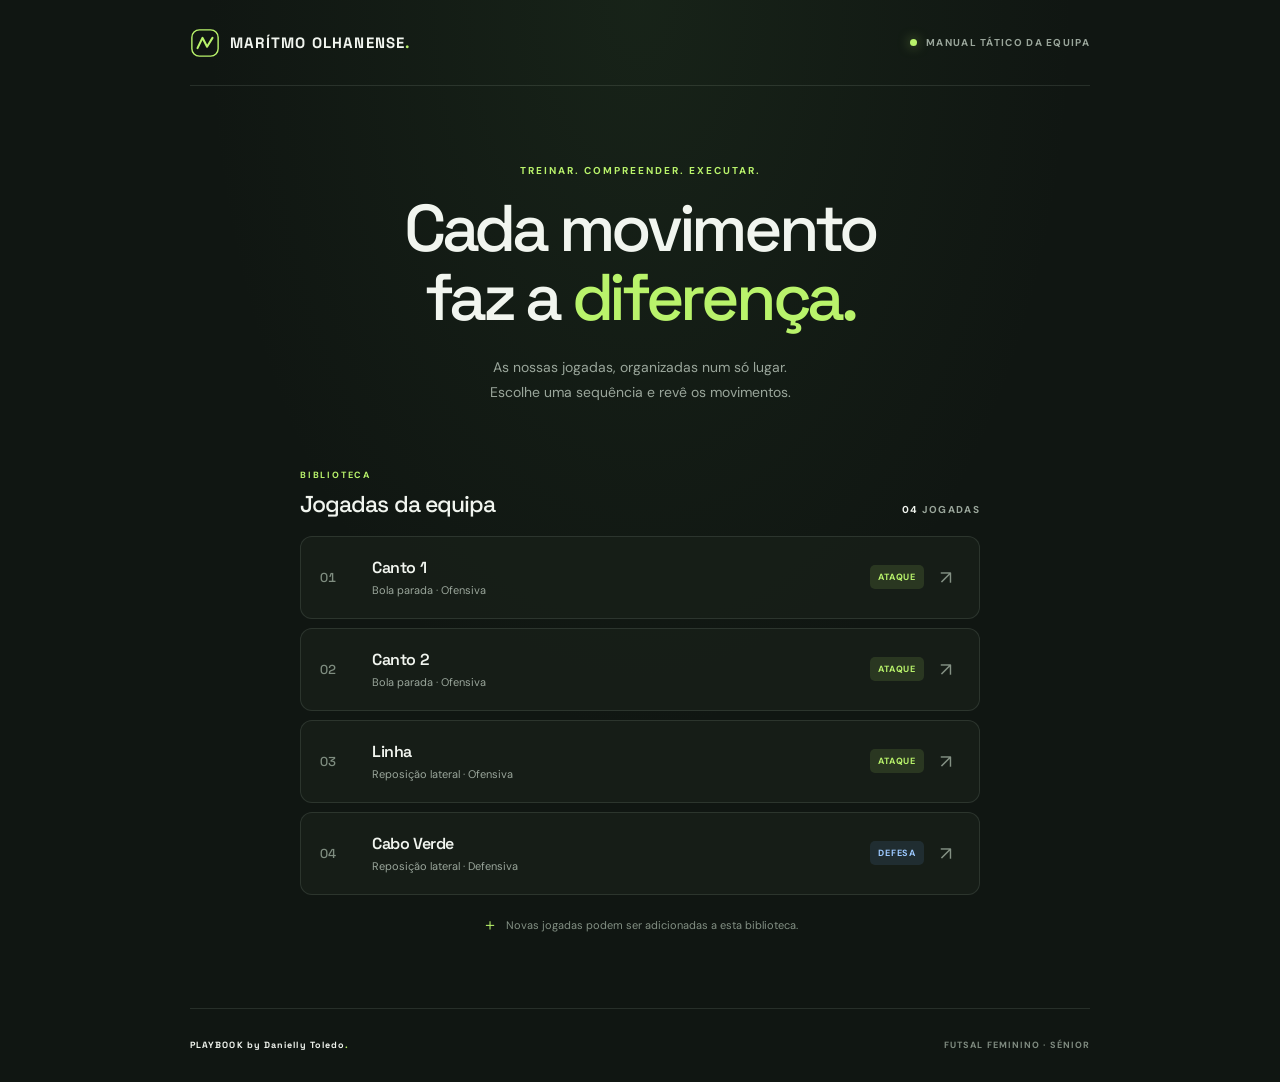
==== commit 42e072ed: "Animated Canto 1 tactic play Add a responsive tactical play page with an animated SVG pitch, playbac" ====
--- a/index.html
+++ b/index.html
@@ -90,8 +90,8 @@
     </main>
 
     <footer class="footer">
-      <span>PLAYBOOK<span class="brand-dot">.</span></span>
-      <span>FUTSAL FEMININO · SÊNIOR</span>
+      <span>PLAYBOOK by Danielly Toledo<span class="brand-dot">.</span></span>
+      <span>FUTSAL FEMININO · SÉNIOR</span>
     </footer>
   </div>
 </body>
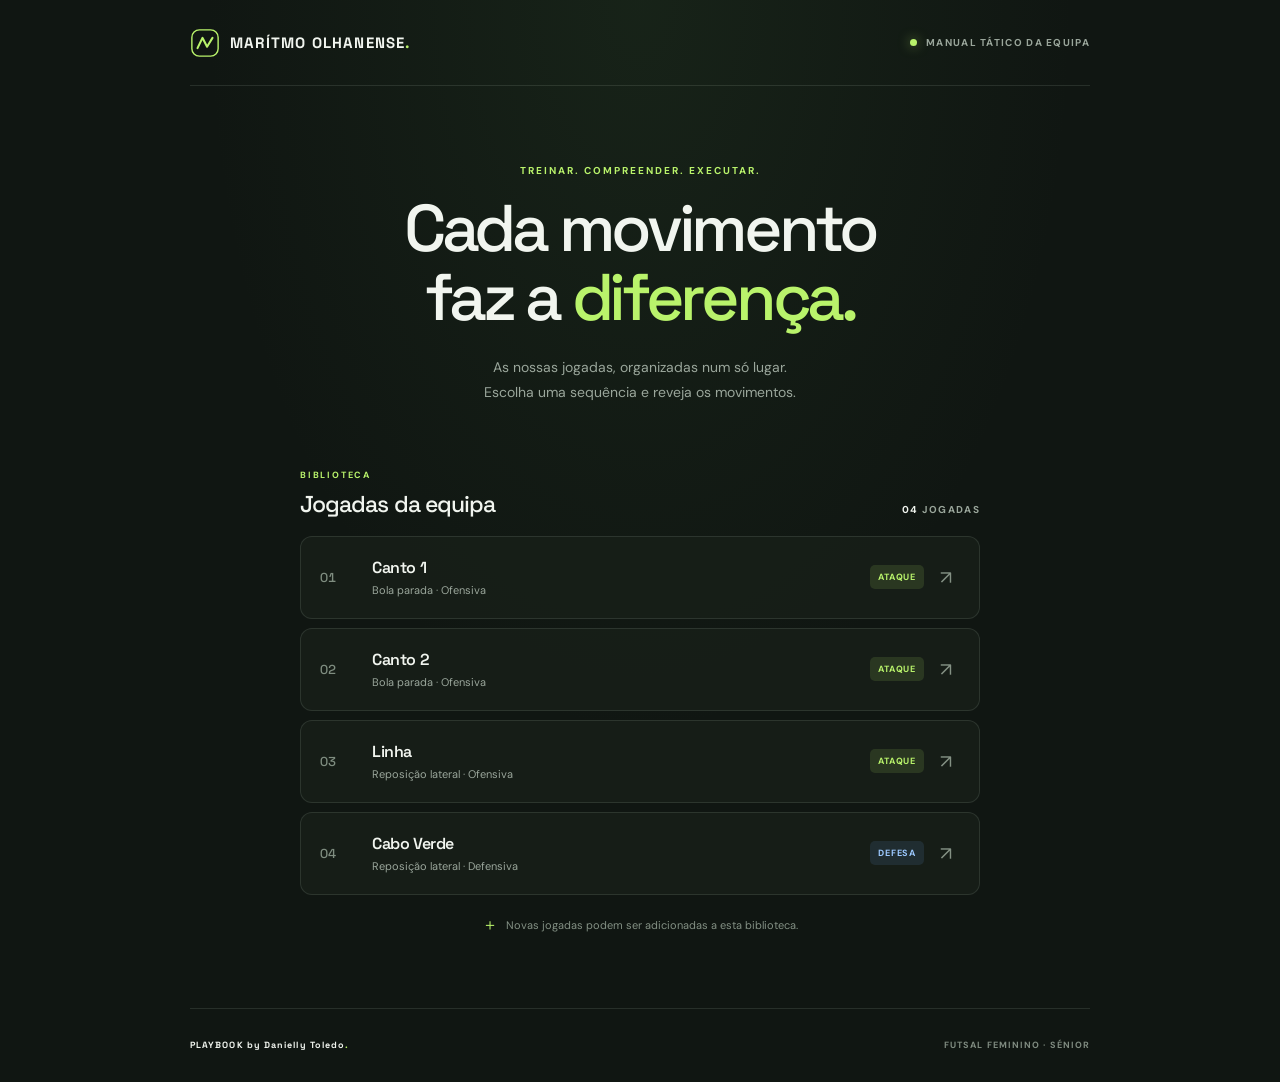
==== commit 6921f4fa: "Add Canto 2 tactical play animation Create a responsive playbook page for the Canto 2 set piece, wit" ====
--- a/index.html
+++ b/index.html
@@ -31,7 +31,7 @@
       <section class="intro" aria-labelledby="page-title">
         <p class="eyebrow">TREINAR. COMPREENDER. EXECUTAR.</p>
         <h1 id="page-title">Cada movimento<br>faz a <span class="accent">diferença.</span></h1>
-        <p class="intro-copy">As nossas jogadas, organizadas num só lugar.<br>Escolhe uma sequência e revê os movimentos.</p>
+        <p class="intro-copy">As nossas jogadas, organizadas num só lugar.<br>Escolha uma sequência e reveja os movimentos.</p>
       </section>
 
       <section class="plays-section" aria-labelledby="plays-title">
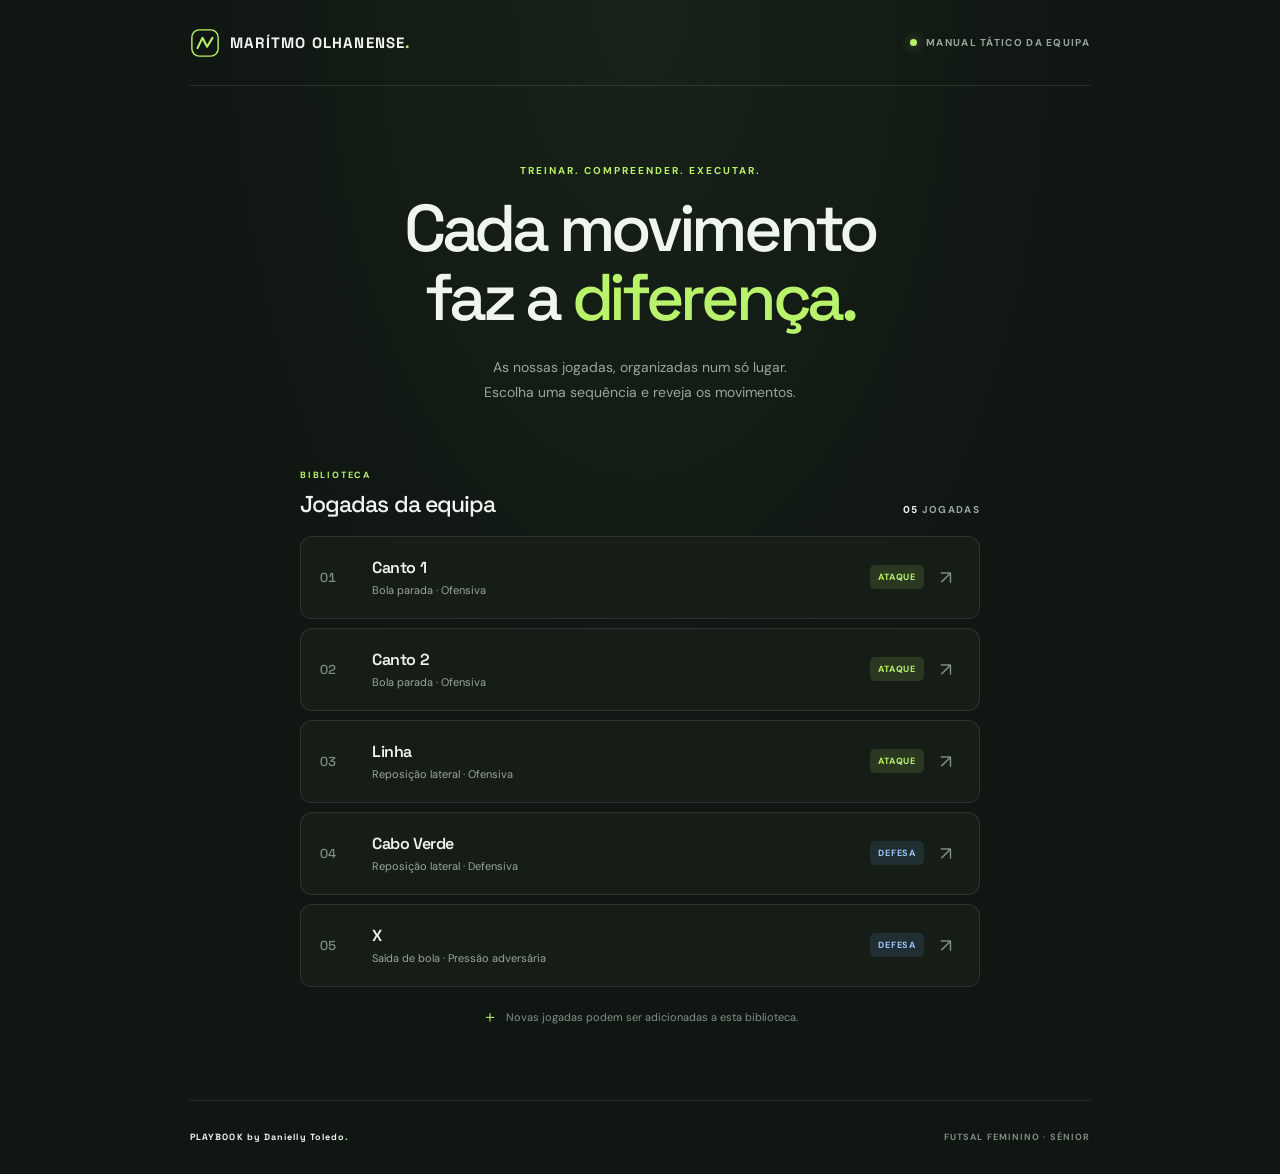
==== commit 4c106e94: "Add interactive X play sequence Add the X play to the library with an animated tactical diagram, ste" ====
--- a/index.html
+++ b/index.html
@@ -1,5 +1,6 @@
 <!DOCTYPE html>
 <html lang="pt-PT">
+
 <head>
   <meta charset="UTF-8">
   <meta name="viewport" content="width=device-width, initial-scale=1.0">
@@ -8,18 +9,22 @@
   <title>Marítmo Olhanense — Futsal</title>
   <link rel="preconnect" href="https://fonts.googleapis.com">
   <link rel="preconnect" href="https://fonts.gstatic.com" crossorigin>
-  <link href="https://fonts.googleapis.com/css2?family=DM+Sans:wght@400;500;600;700&family=Space+Grotesk:wght@400;500;600;700&display=swap" rel="stylesheet">
+  <link
+    href="https://fonts.googleapis.com/css2?family=DM+Sans:wght@400;500;600;700&family=Space+Grotesk:wght@400;500;600;700&display=swap"
+    rel="stylesheet">
   <link rel="stylesheet" href="css/style.css">
   <script src="js/main.js" defer></script>
 </head>
+
 <body>
   <div class="page-shell">
     <header class="topbar">
       <a class="brand" href="index.html" aria-label="Playbook, página inicial">
         <span class="brand-mark" aria-hidden="true">
           <svg viewBox="0 0 32 32" fill="none">
-            <rect x="2" y="2" width="28" height="28" rx="8" stroke="currentColor" stroke-width="1.5"/>
-            <path d="M8 21.5L13.3 10.5L18.2 20L24 10.5" stroke="currentColor" stroke-width="2.2" stroke-linecap="round" stroke-linejoin="round"/>
+            <rect x="2" y="2" width="28" height="28" rx="8" stroke="currentColor" stroke-width="1.5" />
+            <path d="M8 21.5L13.3 10.5L18.2 20L24 10.5" stroke="currentColor" stroke-width="2.2" stroke-linecap="round"
+              stroke-linejoin="round" />
           </svg>
         </span>
         <span>MARÍTMO OLHANENSE<span class="brand-dot">.</span></span>
@@ -31,7 +36,8 @@
       <section class="intro" aria-labelledby="page-title">
         <p class="eyebrow">TREINAR. COMPREENDER. EXECUTAR.</p>
         <h1 id="page-title">Cada movimento<br>faz a <span class="accent">diferença.</span></h1>
-        <p class="intro-copy">As nossas jogadas, organizadas num só lugar.<br>Escolha uma sequência e reveja os movimentos.</p>
+        <p class="intro-copy">As nossas jogadas, organizadas num só lugar.<br>Escolha uma sequência e reveja os
+          movimentos.</p>
       </section>
 
       <section class="plays-section" aria-labelledby="plays-title">
@@ -83,9 +89,27 @@
             <span class="play-tag defense">DEFESA</span>
             <span class="play-arrow" aria-hidden="true">↗</span>
           </a>
+
+          <a class="play-card" href="jogadas/x.html">
+            <span class="play-number">05</span>
+            <span class="play-info">
+              <span class="play-name">X</span>
+              <span class="play-description">
+                Saída de bola · Pressão adversária
+              </span>
+            </span>
+            <span class="play-tag defense">
+              DEFESA
+            </span>
+            <span class="play-arrow" aria-hidden="true">
+              ↗
+            </span>
+          </a>
+
         </div>
 
-        <p class="future-note"><span aria-hidden="true">＋</span> Novas jogadas podem ser adicionadas a esta biblioteca.</p>
+        <p class="future-note"><span aria-hidden="true">＋</span> Novas jogadas podem ser adicionadas a esta biblioteca.
+        </p>
       </section>
     </main>
 
@@ -95,4 +119,5 @@
     </footer>
   </div>
 </body>
-</html>
+
+</html>
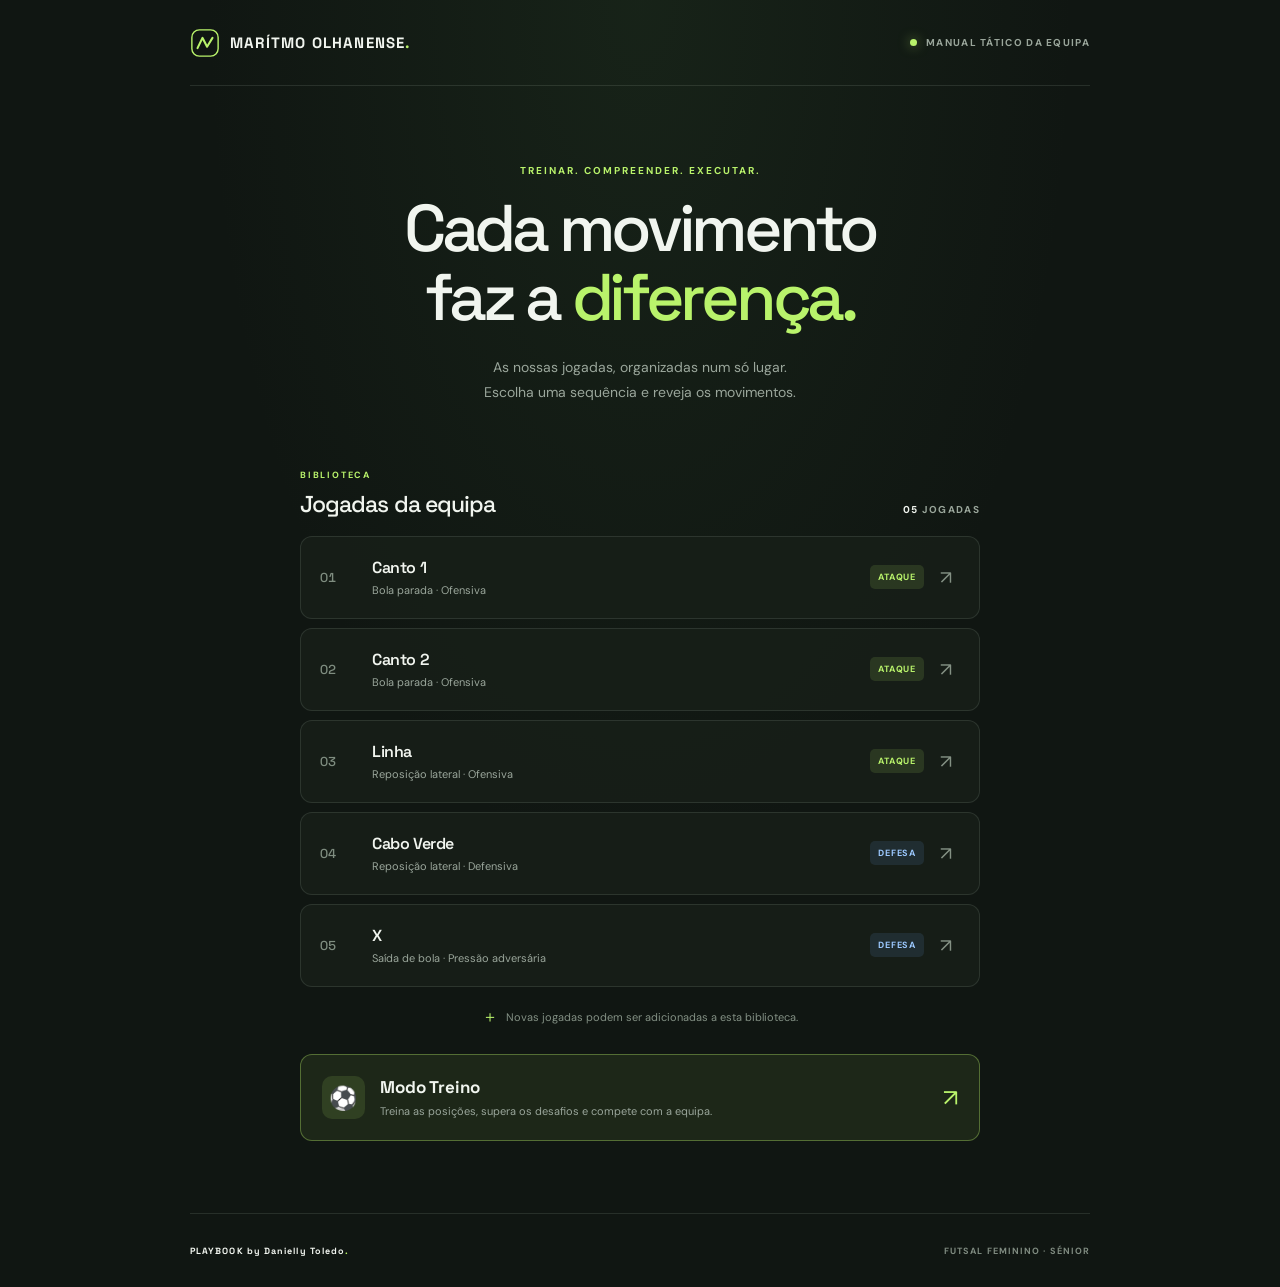
==== commit b379f2bf: "Modo de treino interativo Cria desafios de posicionamento com pontuação, dicas e classificação seman" ====
--- a/index.html
+++ b/index.html
@@ -110,6 +110,29 @@
 
         <p class="future-note"><span aria-hidden="true">＋</span> Novas jogadas podem ser adicionadas a esta biblioteca.
         </p>
+
+
+        <!-- ACESSO AO MODO TREINO -->
+        <a href="treino/index.html" class="training-link">
+          <span class="training-link-icon" aria-hidden="true">
+            ⚽
+          </span>
+
+          <span class="training-link-info">
+            <strong>Modo Treino</strong>
+
+            <small>
+              Treina as posições, supera os desafios
+              e compete com a equipa.
+            </small>
+          </span>
+
+          <span class="training-link-arrow" aria-hidden="true">
+            ↗
+          </span>
+        </a>
+
+
       </section>
     </main>
 
--- a/css/style.css
+++ b/css/style.css
@@ -218,6 +218,73 @@
   font-weight: 700;
   letter-spacing: 0.12em;
 }
+
+
+/* ==========================================
+   CARTÃO — MODO TREINO
+========================================== */
+
+.training-link {
+    display: flex;
+    align-items: center;
+    gap: 15px;
+
+    margin-top: 26px;
+    padding: 21px;
+
+    background: rgba(185, 243, 107, 0.08);
+    border: 1px solid rgba(185, 243, 107, 0.35);
+    border-radius: 12px;
+
+    text-decoration: none;
+    color: var(--text);
+
+    transition:
+        background 180ms ease,
+        transform 180ms ease;
+}
+
+.training-link:hover {
+    background: rgba(185, 243, 107, 0.14);
+    transform: translateY(-2px);
+}
+
+.training-link-icon {
+    display: grid;
+    place-items: center;
+
+    width: 43px;
+    height: 43px;
+    flex-shrink: 0;
+
+    background: rgba(185, 243, 107, 0.12);
+    border-radius: 10px;
+
+    font-size: 23px;
+}
+
+.training-link-info {
+    display: grid;
+    flex: 1;
+    gap: 5px;
+}
+
+.training-link-info strong {
+    font-family: var(--font-display);
+    font-size: 17px;
+}
+
+.training-link-info small {
+    color: var(--muted);
+    font-size: 11px;
+    line-height: 1.5;
+}
+
+.training-link-arrow {
+    color: var(--accent);
+    font-size: 24px;
+}
+
 
 .footer > span:first-child { font-family: var(--font-display); color: var(--text); }
 
